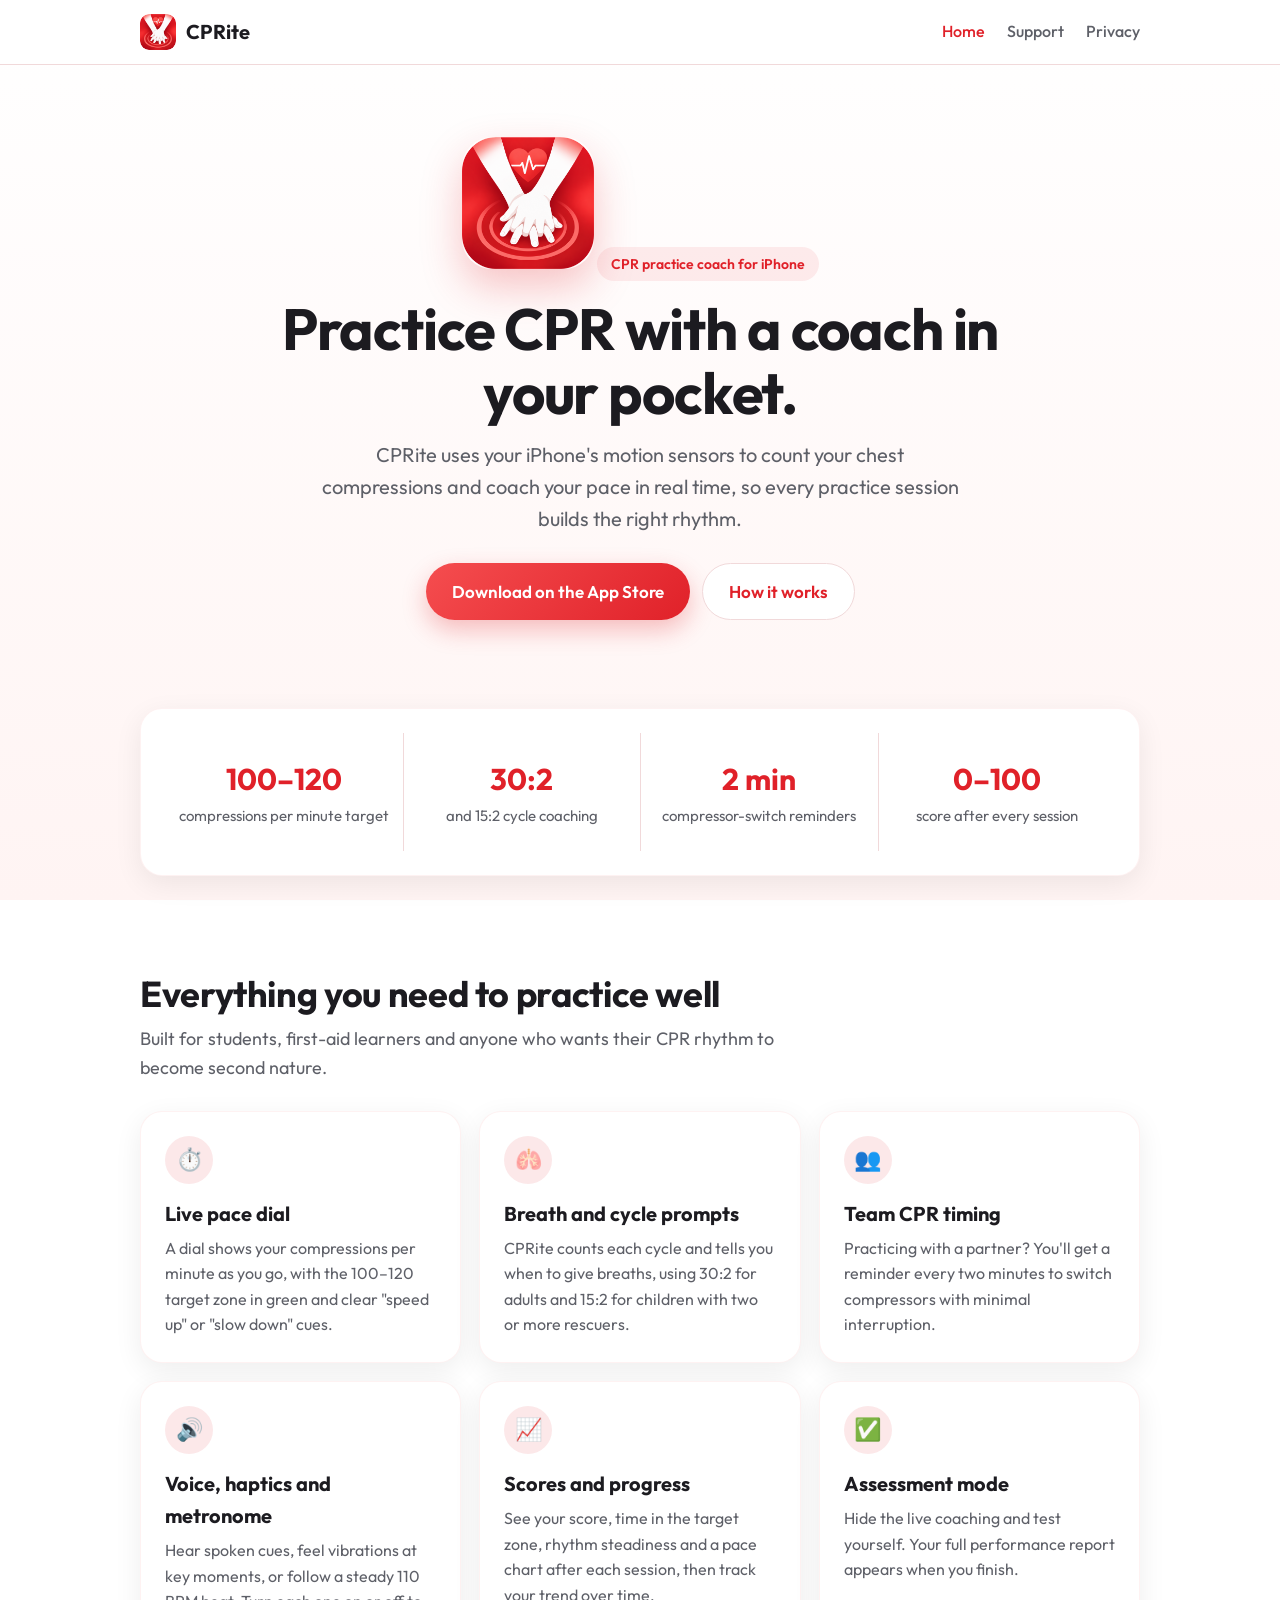
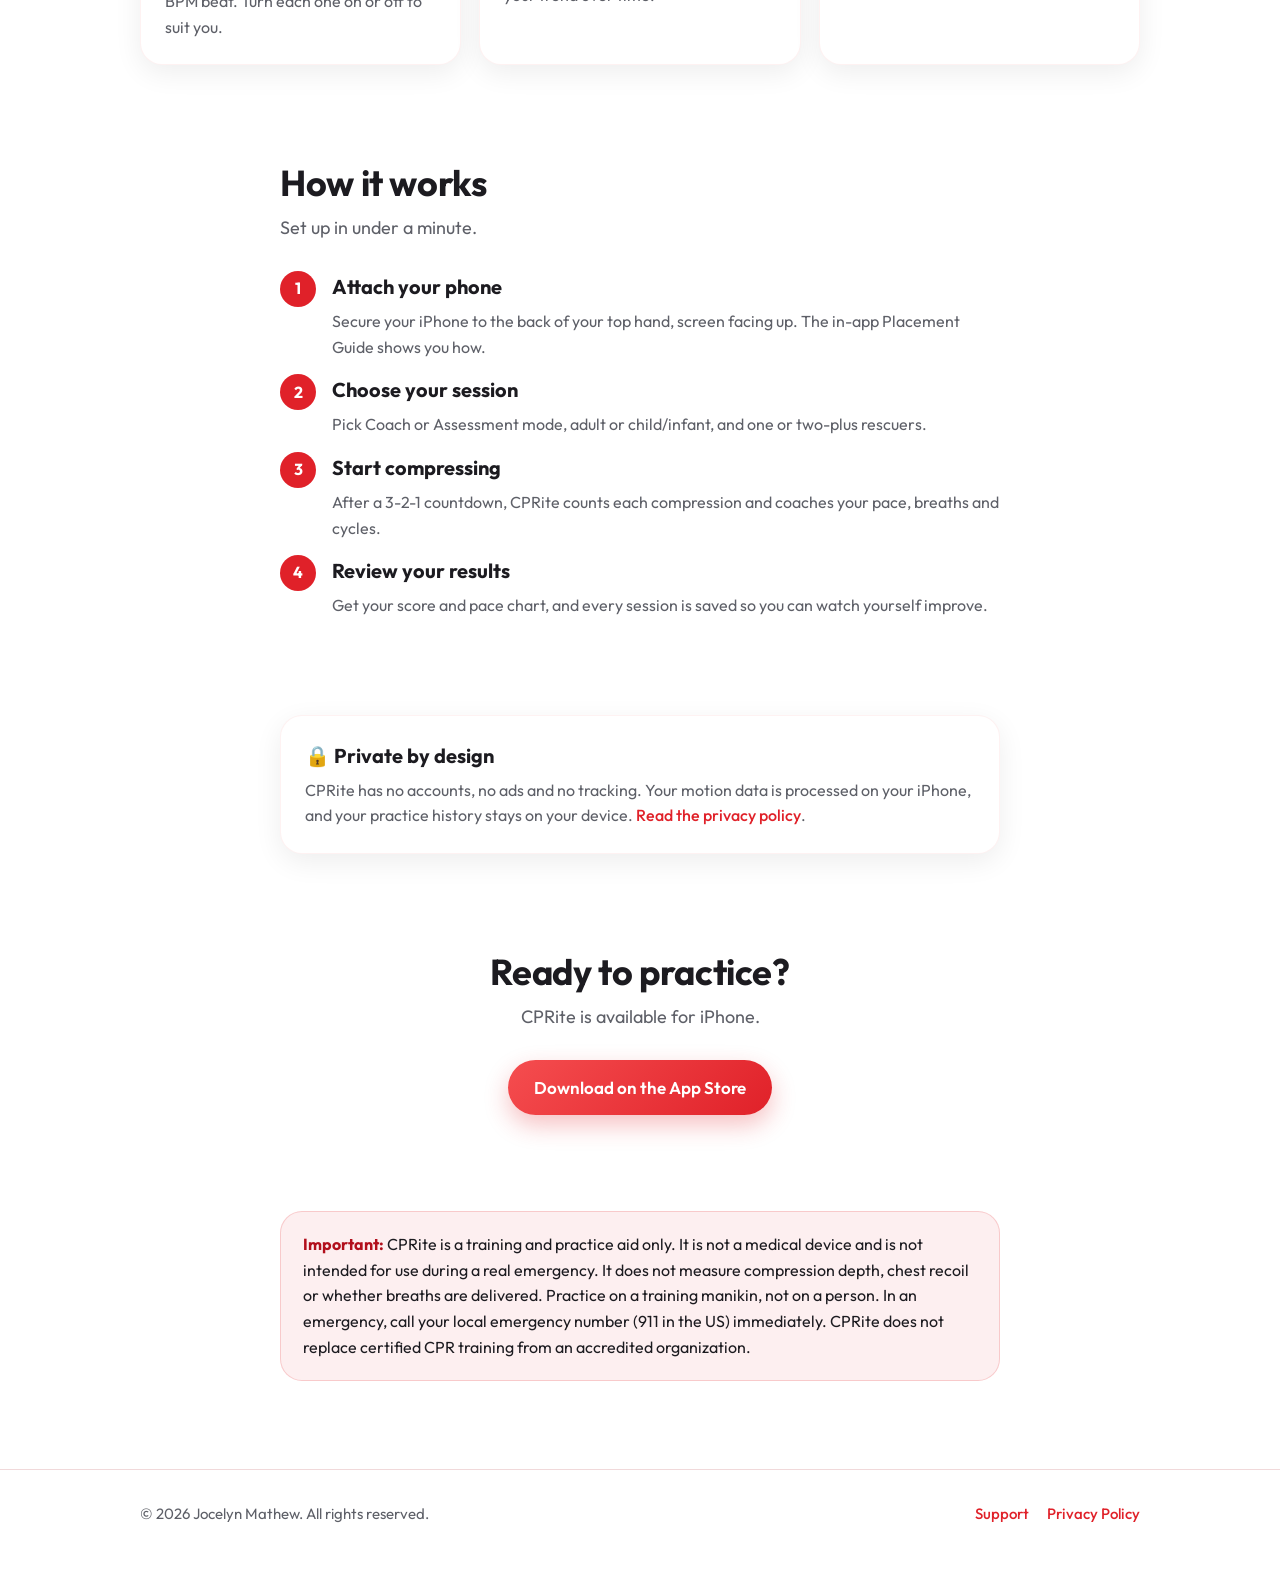
==== index.html @ cb64d678 "Added files" ====
<!doctype html>
<html lang="en">
<head>
  <meta charset="utf-8">
  <meta name="viewport" content="width=device-width, initial-scale=1">
  <title>CPRite – CPR Practice Coach</title>
  <meta name="description" content="CPRite turns your iPhone into a CPR practice coach. Live compression-pace feedback, breath and cycle prompts, team timing, and a score after every session.">
  <link rel="icon" type="image/png" href="favicon.png">
  <link rel="apple-touch-icon" href="apple-touch-icon.png">
  <meta property="og:title" content="CPRite – CPR Practice Coach">
  <meta property="og:description" content="Practice CPR with real-time pace coaching from your iPhone's motion sensors.">
  <meta property="og:image" content="logo.png">
  <link rel="preconnect" href="https://fonts.googleapis.com">
  <link rel="preconnect" href="https://fonts.gstatic.com" crossorigin>
  <link href="https://fonts.googleapis.com/css2?family=Outfit:wght@400;500;600;700&display=swap" rel="stylesheet">
  <link rel="stylesheet" href="style.css">
</head>
<body>

<header class="site-header">
  <div class="wrap">
    <a class="brand" href="index.html"><img src="logo.png" alt=""><span>CPRite</span></a>
    <nav class="nav">
      <a class="active" href="index.html">Home</a>
      <a href="support.html">Support</a>
      <a href="privacy.html">Privacy</a>
    </nav>
  </div>
</header>

<main>

  <section class="hero">
    <div class="wrap">
      <img class="logo" src="logo.png" alt="CPRite app icon">
      <div class="eyebrow">CPR practice coach for iPhone</div>
      <h1>Practice CPR with a coach in your pocket.</h1>
      <p class="lead">CPRite uses your iPhone's motion sensors to count your chest compressions and coach your pace in real time, so every practice session builds the right rhythm.</p>
      <div class="actions">
        <!-- Replace with your App Store link once the app is live -->
        <a class="btn" href="#download">Download on the App Store</a>
        <a class="btn secondary" href="#how">How it works</a>
      </div>
    </div>
  </section>

  <section>
    <div class="wrap">
      <div class="card stats">
        <div><strong>100–120</strong><span>compressions per minute target</span></div>
        <div><strong>30:2</strong><span>and 15:2 cycle coaching</span></div>
        <div><strong>2 min</strong><span>compressor-switch reminders</span></div>
        <div><strong>0–100</strong><span>score after every session</span></div>
      </div>
    </div>
  </section>

  <section id="features">
    <div class="wrap">
      <h2>Everything you need to practice well</h2>
      <p class="section-intro">Built for students, first-aid learners and anyone who wants their CPR rhythm to become second nature.</p>
      <div class="grid">
        <div class="card">
          <div class="badge">⏱️</div>
          <h3>Live pace dial</h3>
          <p>A dial shows your compressions per minute as you go, with the 100–120 target zone in green and clear "speed up" or "slow down" cues.</p>
        </div>
        <div class="card">
          <div class="badge">🫁</div>
          <h3>Breath and cycle prompts</h3>
          <p>CPRite counts each cycle and tells you when to give breaths, using 30:2 for adults and 15:2 for children with two or more rescuers.</p>
        </div>
        <div class="card">
          <div class="badge">👥</div>
          <h3>Team CPR timing</h3>
          <p>Practicing with a partner? You'll get a reminder every two minutes to switch compressors with minimal interruption.</p>
        </div>
        <div class="card">
          <div class="badge">🔊</div>
          <h3>Voice, haptics and metronome</h3>
          <p>Hear spoken cues, feel vibrations at key moments, or follow a steady 110 BPM beat. Turn each one on or off to suit you.</p>
        </div>
        <div class="card">
          <div class="badge">📈</div>
          <h3>Scores and progress</h3>
          <p>See your score, time in the target zone, rhythm steadiness and a pace chart after each session, then track your trend over time.</p>
        </div>
        <div class="card">
          <div class="badge">✅</div>
          <h3>Assessment mode</h3>
          <p>Hide the live coaching and test yourself. Your full performance report appears when you finish.</p>
        </div>
      </div>
    </div>
  </section>

  <section id="how">
    <div class="wrap narrow">
      <h2>How it works</h2>
      <p class="section-intro">Set up in under a minute.</p>
      <div class="steps">
        <div class="step"><div><h3>Attach your phone</h3><p>Secure your iPhone to the back of your top hand, screen facing up. The in-app Placement Guide shows you how.</p></div></div>
        <div class="step"><div><h3>Choose your session</h3><p>Pick Coach or Assessment mode, adult or child/infant, and one or two-plus rescuers.</p></div></div>
        <div class="step"><div><h3>Start compressing</h3><p>After a 3-2-1 countdown, CPRite counts each compression and coaches your pace, breaths and cycles.</p></div></div>
        <div class="step"><div><h3>Review your results</h3><p>Get your score and pace chart, and every session is saved so you can watch yourself improve.</p></div></div>
      </div>
    </div>
  </section>

  <section>
    <div class="wrap narrow">
      <div class="card">
        <h3>🔒 Private by design</h3>
        <p>CPRite has no accounts, no ads and no tracking. Your motion data is processed on your iPhone, and your practice history stays on your device. <a href="privacy.html">Read the privacy policy</a>.</p>
      </div>
    </div>
  </section>

  <section id="download">
    <div class="wrap narrow" style="text-align:center">
      <h2>Ready to practice?</h2>
      <p class="section-intro" style="margin-left:auto;margin-right:auto">CPRite is available for iPhone.</p>
      <!-- Replace with your App Store link once the app is live -->
      <a class="btn" href="#">Download on the App Store</a>
    </div>
  </section>

  <section>
    <div class="wrap narrow">
      <div class="notice">
        <strong>Important:</strong> CPRite is a training and practice aid only. It is not a medical device and is not intended for use during a real emergency. It does not measure compression depth, chest recoil or whether breaths are delivered. Practice on a training manikin, not on a person. In an emergency, call your local emergency number (911 in the US) immediately. CPRite does not replace certified CPR training from an accredited organization.
      </div>
    </div>
  </section>

</main>

<footer class="site-footer">
  <div class="wrap">
    <span>© 2026 Jocelyn Mathew. All rights reserved.</span>
    <nav>
      <a href="support.html">Support</a>
      <a href="privacy.html">Privacy Policy</a>
    </nav>
  </div>
</footer>

</body>
</html>
---- style.css ----
/* CPRite website — shared styles. Colors match the app. */

:root {
  --brand: #E02129;
  --brand-light: #F54D4F;
  --brand-deep: #B20F1C;
  --ink: #1C1B20;
  --muted: #5E6068;
  --line: #F1D9DA;
  --bg: #FFFFFF;
  --bg-tint: #FFF4F3;
  --card: #FFFFFF;
  --green: #33A36B;
  --radius: 22px;
  --shadow: 0 8px 28px rgba(0, 0, 0, 0.07);
}

* { box-sizing: border-box; }

html { scroll-behavior: smooth; }

body {
  margin: 0;
  font-family: "Outfit", -apple-system, BlinkMacSystemFont, "Segoe UI", Roboto, sans-serif;
  color: var(--ink);
  background: linear-gradient(180deg, var(--bg) 0%, var(--bg-tint) 100%);
  background-attachment: fixed;
  line-height: 1.6;
  -webkit-font-smoothing: antialiased;
}

a { color: var(--brand); text-decoration: none; font-weight: 500; }
a:hover { text-decoration: underline; }

.wrap { max-width: 1040px; margin: 0 auto; padding: 0 20px; }
.narrow { max-width: 760px; }

/* Header */
.site-header {
  position: sticky; top: 0; z-index: 10;
  background: rgba(255, 255, 255, 0.86);
  backdrop-filter: saturate(180%) blur(14px);
  -webkit-backdrop-filter: saturate(180%) blur(14px);
  border-bottom: 1px solid var(--line);
}
.site-header .wrap {
  display: flex; align-items: center; justify-content: space-between;
  height: 64px; gap: 16px;
}
.brand { display: flex; align-items: center; gap: 10px; color: var(--ink); font-weight: 700; font-size: 20px; }
.brand:hover { text-decoration: none; }
.brand img { width: 36px; height: 36px; border-radius: 9px; }
.nav { display: flex; gap: 22px; }
.nav a { color: var(--muted); font-weight: 500; }
.nav a.active, .nav a:hover { color: var(--brand); text-decoration: none; }

/* Buttons */
.btn {
  display: inline-flex; align-items: center; gap: 8px;
  padding: 14px 26px; border-radius: 999px;
  font-weight: 600; font-size: 17px;
  background: linear-gradient(135deg, var(--brand-light), var(--brand));
  color: #fff;
  box-shadow: 0 10px 24px rgba(224, 33, 41, 0.28);
}
.btn:hover { text-decoration: none; filter: brightness(1.04); }
.btn.secondary { background: #fff; color: var(--brand); border: 1px solid var(--line); box-shadow: none; }

/* Hero */
.hero { padding: 72px 0 40px; text-align: center; }
.hero img.logo { width: 132px; height: 132px; border-radius: 30px; box-shadow: 0 18px 40px rgba(224, 33, 41, 0.25); }
.eyebrow { display: inline-block; margin-top: 26px; padding: 6px 14px; border-radius: 999px; background: rgba(224, 33, 41, 0.08); color: var(--brand); font-weight: 600; font-size: 14px; }
.hero h1 { font-size: clamp(36px, 6vw, 58px); line-height: 1.1; margin: 16px auto 14px; max-width: 760px; letter-spacing: -0.02em; }
.hero p.lead { font-size: 20px; color: var(--muted); max-width: 640px; margin: 0 auto 28px; }
.hero .actions { display: flex; gap: 12px; justify-content: center; flex-wrap: wrap; }

/* Sections */
section { padding: 48px 0; }
h2 { font-size: clamp(26px, 4vw, 36px); line-height: 1.2; margin: 0 0 10px; letter-spacing: -0.01em; }
h3 { font-size: 20px; margin: 0 0 6px; }
.section-intro { color: var(--muted); font-size: 18px; margin: 0 0 28px; max-width: 640px; }

.grid { display: grid; gap: 18px; grid-template-columns: repeat(auto-fit, minmax(240px, 1fr)); }

.card {
  background: var(--card); border-radius: var(--radius);
  box-shadow: var(--shadow); padding: 24px;
  border: 1px solid rgba(224, 33, 41, 0.06);
}
.card p { margin: 0; color: var(--muted); }

.badge {
  width: 48px; height: 48px; border-radius: 50%;
  display: grid; place-items: center; margin-bottom: 14px;
  background: rgba(224, 33, 41, 0.1); color: var(--brand);
  font-size: 22px;
}

/* Stats strip */
.stats { display: grid; grid-template-columns: repeat(auto-fit, minmax(160px, 1fr)); gap: 0; }
.stats div { text-align: center; padding: 22px 10px; }
.stats div + div { border-left: 1px solid var(--line); }
.stats strong { display: block; font-size: 30px; color: var(--brand); }
.stats span { color: var(--muted); font-size: 15px; }

/* Steps */
.steps { counter-reset: step; display: grid; gap: 14px; }
.step { display: flex; gap: 16px; align-items: flex-start; }
.step::before {
  counter-increment: step; content: counter(step);
  flex: 0 0 36px; height: 36px; border-radius: 50%;
  background: var(--brand); color: #fff; font-weight: 700;
  display: grid; place-items: center;
}
.step p { margin: 2px 0 0; color: var(--muted); }

/* Notice */
.notice {
  border-radius: var(--radius); padding: 20px 22px;
  background: rgba(224, 33, 41, 0.07); border: 1px solid rgba(224, 33, 41, 0.18);
}
.notice strong { color: var(--brand-deep); }

/* FAQ */
details {
  background: var(--card); border-radius: 18px; box-shadow: var(--shadow);
  padding: 18px 22px; margin-bottom: 12px;
}
summary { cursor: pointer; font-weight: 600; font-size: 18px; list-style: none; display: flex; justify-content: space-between; gap: 12px; }
summary::-webkit-details-marker { display: none; }
summary::after { content: "+"; color: var(--brand); font-size: 22px; line-height: 1; }
details[open] summary::after { content: "–"; }
details p, details ul { color: var(--muted); margin: 12px 0 0; }

/* Legal text */
.legal h2 { font-size: 24px; margin-top: 36px; }
.legal p, .legal li { color: #34333A; }
.legal .updated { color: var(--muted); }
table { width: 100%; border-collapse: collapse; margin: 12px 0; background: #fff; border-radius: 14px; overflow: hidden; box-shadow: var(--shadow); }
th, td { text-align: left; padding: 12px 14px; border-bottom: 1px solid var(--line); vertical-align: top; font-size: 16px; }
th { background: var(--bg-tint); font-weight: 600; }
tr:last-child td { border-bottom: 0; }

/* Footer */
.site-footer { margin-top: 40px; padding: 32px 0 44px; border-top: 1px solid var(--line); color: var(--muted); font-size: 15px; }
.site-footer .wrap { display: flex; justify-content: space-between; flex-wrap: wrap; gap: 14px; }
.site-footer nav { display: flex; gap: 18px; flex-wrap: wrap; }

@media (max-width: 640px) {
  .nav { gap: 14px; font-size: 15px; }
  .brand span { display: none; }
  .hero { padding-top: 48px; }
  .stats div + div { border-left: 0; border-top: 1px solid var(--line); }
}
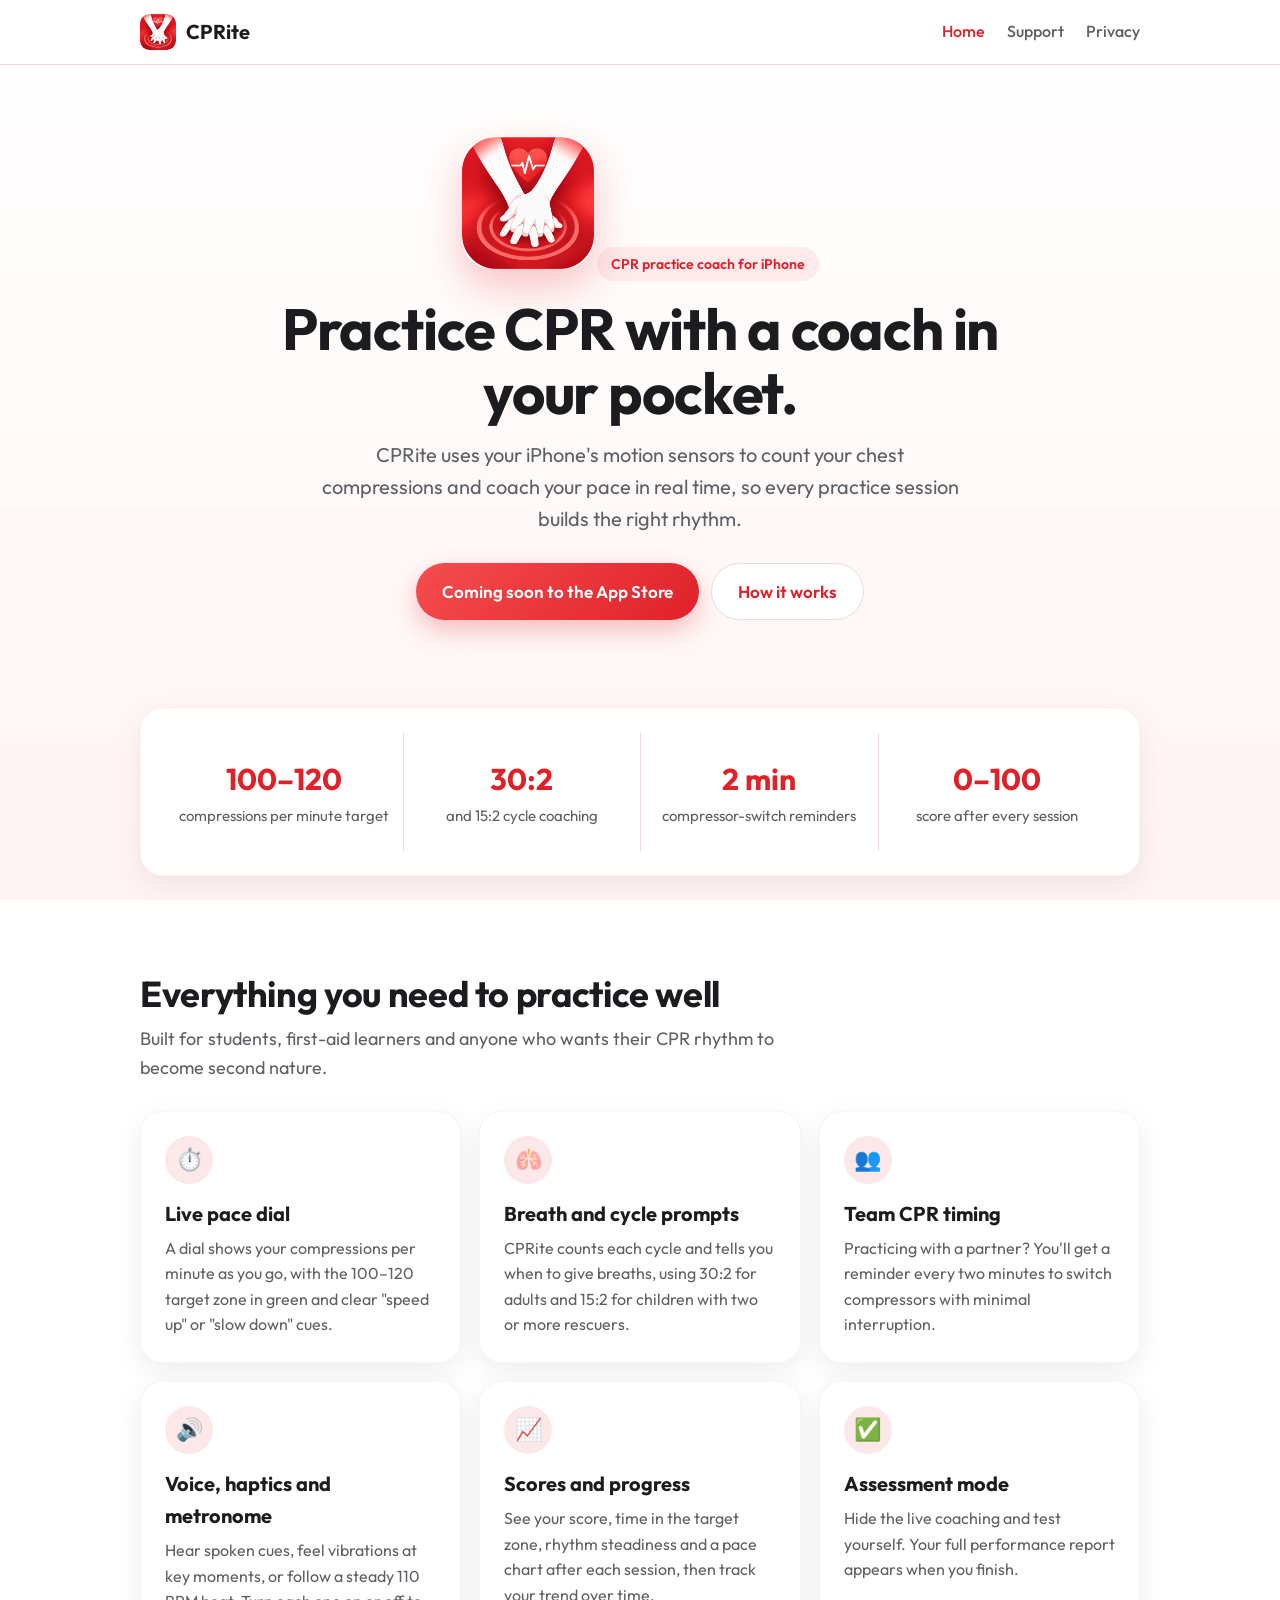
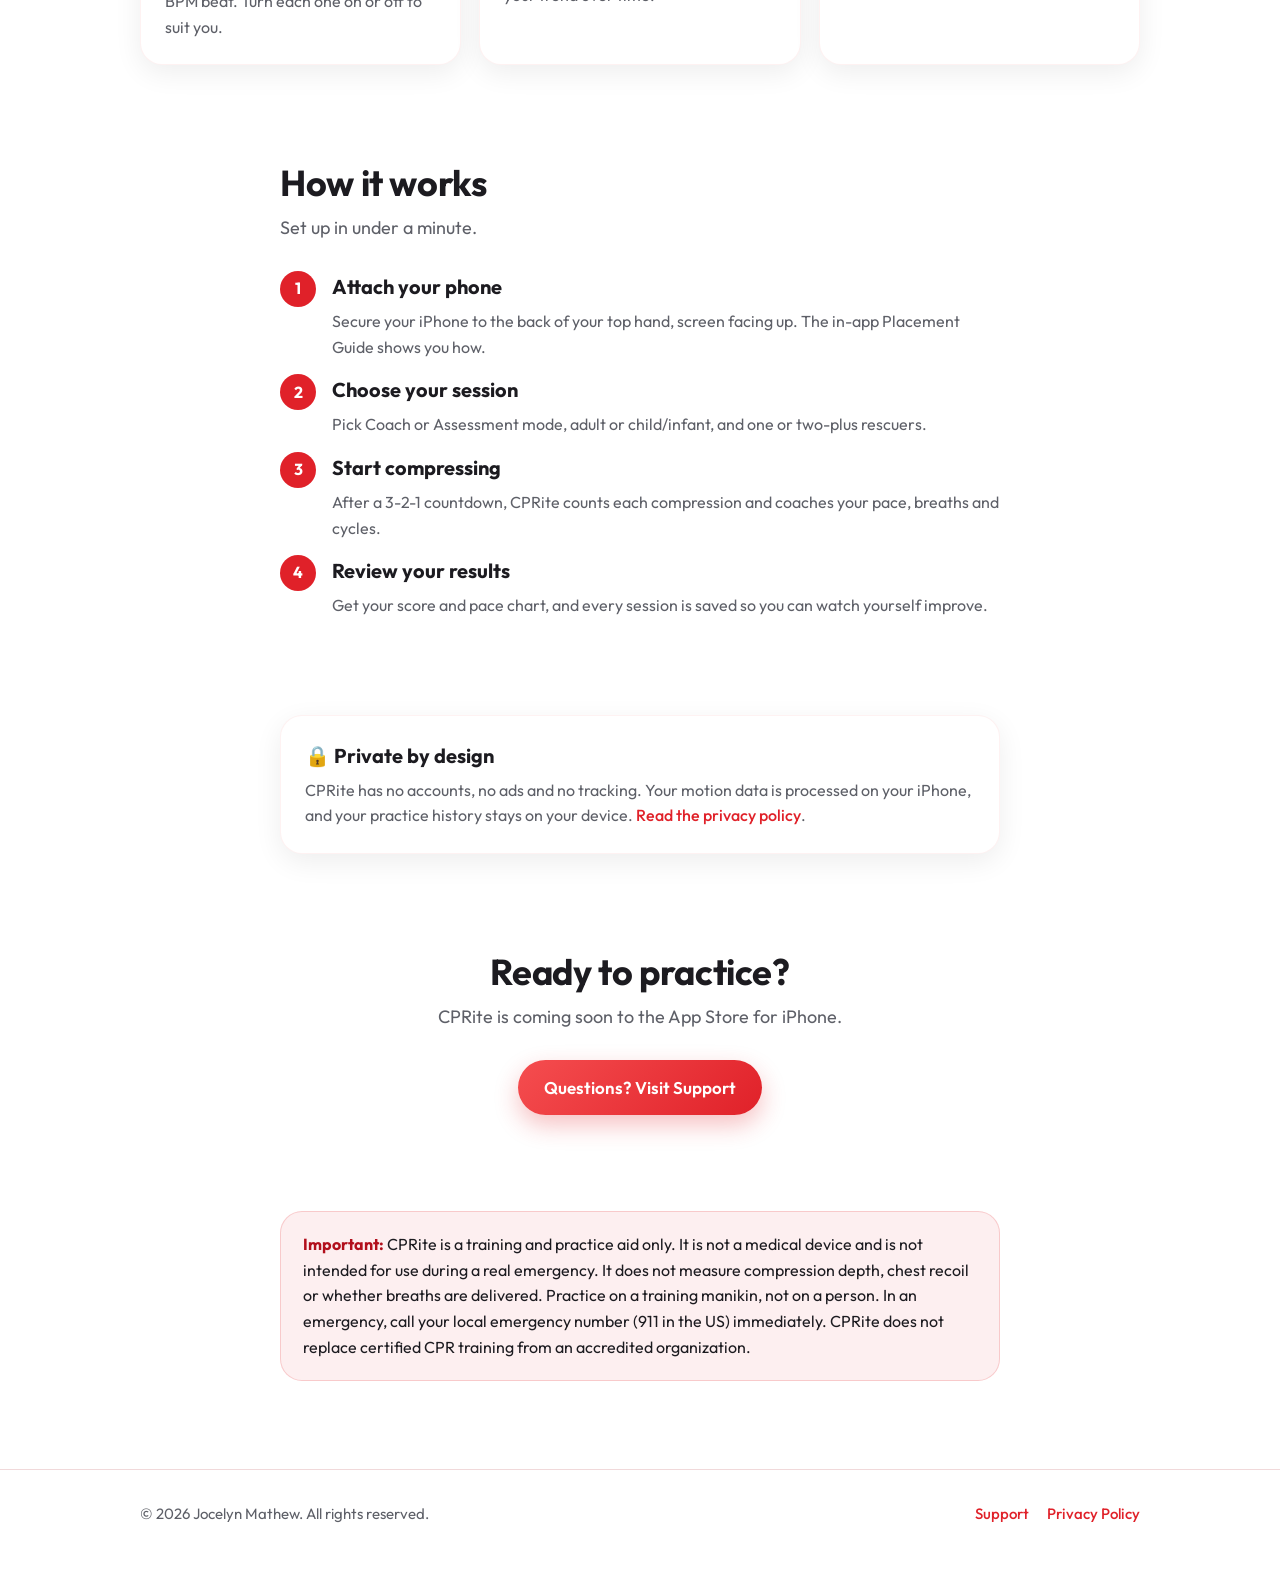
==== commit 55ab7871: "Updated index.html" ====
--- a/index.html
+++ b/index.html
@@ -1,149 +1,149 @@
-<!doctype html>
-<html lang="en">
-<head>
-  <meta charset="utf-8">
-  <meta name="viewport" content="width=device-width, initial-scale=1">
-  <title>CPRite – CPR Practice Coach</title>
-  <meta name="description" content="CPRite turns your iPhone into a CPR practice coach. Live compression-pace feedback, breath and cycle prompts, team timing, and a score after every session.">
-  <link rel="icon" type="image/png" href="favicon.png">
-  <link rel="apple-touch-icon" href="apple-touch-icon.png">
-  <meta property="og:title" content="CPRite – CPR Practice Coach">
-  <meta property="og:description" content="Practice CPR with real-time pace coaching from your iPhone's motion sensors.">
-  <meta property="og:image" content="logo.png">
-  <link rel="preconnect" href="https://fonts.googleapis.com">
-  <link rel="preconnect" href="https://fonts.gstatic.com" crossorigin>
-  <link href="https://fonts.googleapis.com/css2?family=Outfit:wght@400;500;600;700&display=swap" rel="stylesheet">
-  <link rel="stylesheet" href="style.css">
-</head>
-<body>
-
-<header class="site-header">
-  <div class="wrap">
-    <a class="brand" href="index.html"><img src="logo.png" alt=""><span>CPRite</span></a>
-    <nav class="nav">
-      <a class="active" href="index.html">Home</a>
-      <a href="support.html">Support</a>
-      <a href="privacy.html">Privacy</a>
-    </nav>
-  </div>
-</header>
-
-<main>
-
-  <section class="hero">
-    <div class="wrap">
-      <img class="logo" src="logo.png" alt="CPRite app icon">
-      <div class="eyebrow">CPR practice coach for iPhone</div>
-      <h1>Practice CPR with a coach in your pocket.</h1>
-      <p class="lead">CPRite uses your iPhone's motion sensors to count your chest compressions and coach your pace in real time, so every practice session builds the right rhythm.</p>
-      <div class="actions">
-        <!-- Replace with your App Store link once the app is live -->
-        <a class="btn" href="#download">Download on the App Store</a>
-        <a class="btn secondary" href="#how">How it works</a>
-      </div>
-    </div>
-  </section>
-
-  <section>
-    <div class="wrap">
-      <div class="card stats">
-        <div><strong>100–120</strong><span>compressions per minute target</span></div>
-        <div><strong>30:2</strong><span>and 15:2 cycle coaching</span></div>
-        <div><strong>2 min</strong><span>compressor-switch reminders</span></div>
-        <div><strong>0–100</strong><span>score after every session</span></div>
-      </div>
-    </div>
-  </section>
-
-  <section id="features">
-    <div class="wrap">
-      <h2>Everything you need to practice well</h2>
-      <p class="section-intro">Built for students, first-aid learners and anyone who wants their CPR rhythm to become second nature.</p>
-      <div class="grid">
-        <div class="card">
-          <div class="badge">⏱️</div>
-          <h3>Live pace dial</h3>
-          <p>A dial shows your compressions per minute as you go, with the 100–120 target zone in green and clear "speed up" or "slow down" cues.</p>
-        </div>
-        <div class="card">
-          <div class="badge">🫁</div>
-          <h3>Breath and cycle prompts</h3>
-          <p>CPRite counts each cycle and tells you when to give breaths, using 30:2 for adults and 15:2 for children with two or more rescuers.</p>
-        </div>
-        <div class="card">
-          <div class="badge">👥</div>
-          <h3>Team CPR timing</h3>
-          <p>Practicing with a partner? You'll get a reminder every two minutes to switch compressors with minimal interruption.</p>
-        </div>
-        <div class="card">
-          <div class="badge">🔊</div>
-          <h3>Voice, haptics and metronome</h3>
-          <p>Hear spoken cues, feel vibrations at key moments, or follow a steady 110 BPM beat. Turn each one on or off to suit you.</p>
-        </div>
-        <div class="card">
-          <div class="badge">📈</div>
-          <h3>Scores and progress</h3>
-          <p>See your score, time in the target zone, rhythm steadiness and a pace chart after each session, then track your trend over time.</p>
-        </div>
-        <div class="card">
-          <div class="badge">✅</div>
-          <h3>Assessment mode</h3>
-          <p>Hide the live coaching and test yourself. Your full performance report appears when you finish.</p>
-        </div>
-      </div>
-    </div>
-  </section>
-
-  <section id="how">
-    <div class="wrap narrow">
-      <h2>How it works</h2>
-      <p class="section-intro">Set up in under a minute.</p>
-      <div class="steps">
-        <div class="step"><div><h3>Attach your phone</h3><p>Secure your iPhone to the back of your top hand, screen facing up. The in-app Placement Guide shows you how.</p></div></div>
-        <div class="step"><div><h3>Choose your session</h3><p>Pick Coach or Assessment mode, adult or child/infant, and one or two-plus rescuers.</p></div></div>
-        <div class="step"><div><h3>Start compressing</h3><p>After a 3-2-1 countdown, CPRite counts each compression and coaches your pace, breaths and cycles.</p></div></div>
-        <div class="step"><div><h3>Review your results</h3><p>Get your score and pace chart, and every session is saved so you can watch yourself improve.</p></div></div>
-      </div>
-    </div>
-  </section>
-
-  <section>
-    <div class="wrap narrow">
-      <div class="card">
-        <h3>🔒 Private by design</h3>
-        <p>CPRite has no accounts, no ads and no tracking. Your motion data is processed on your iPhone, and your practice history stays on your device. <a href="privacy.html">Read the privacy policy</a>.</p>
-      </div>
-    </div>
-  </section>
-
-  <section id="download">
-    <div class="wrap narrow" style="text-align:center">
-      <h2>Ready to practice?</h2>
-      <p class="section-intro" style="margin-left:auto;margin-right:auto">CPRite is available for iPhone.</p>
-      <!-- Replace with your App Store link once the app is live -->
-      <a class="btn" href="#">Download on the App Store</a>
-    </div>
-  </section>
-
-  <section>
-    <div class="wrap narrow">
-      <div class="notice">
-        <strong>Important:</strong> CPRite is a training and practice aid only. It is not a medical device and is not intended for use during a real emergency. It does not measure compression depth, chest recoil or whether breaths are delivered. Practice on a training manikin, not on a person. In an emergency, call your local emergency number (911 in the US) immediately. CPRite does not replace certified CPR training from an accredited organization.
-      </div>
-    </div>
-  </section>
-
-</main>
-
-<footer class="site-footer">
-  <div class="wrap">
-    <span>© 2026 Jocelyn Mathew. All rights reserved.</span>
-    <nav>
-      <a href="support.html">Support</a>
-      <a href="privacy.html">Privacy Policy</a>
-    </nav>
-  </div>
-</footer>
-
-</body>
-</html>
+<!doctype html>
+<html lang="en">
+<head>
+  <meta charset="utf-8">
+  <meta name="viewport" content="width=device-width, initial-scale=1">
+  <title>CPRite – CPR Practice Coach</title>
+  <meta name="description" content="CPRite turns your iPhone into a CPR practice coach. Live compression-pace feedback, breath and cycle prompts, team timing, and a score after every session.">
+  <link rel="icon" type="image/png" href="favicon.png">
+  <link rel="apple-touch-icon" href="apple-touch-icon.png">
+  <meta property="og:title" content="CPRite – CPR Practice Coach">
+  <meta property="og:description" content="Practice CPR with real-time pace coaching from your iPhone's motion sensors.">
+  <meta property="og:image" content="logo.png">
+  <link rel="preconnect" href="https://fonts.googleapis.com">
+  <link rel="preconnect" href="https://fonts.gstatic.com" crossorigin>
+  <link href="https://fonts.googleapis.com/css2?family=Outfit:wght@400;500;600;700&display=swap" rel="stylesheet">
+  <link rel="stylesheet" href="style.css">
+</head>
+<body>
+
+<header class="site-header">
+  <div class="wrap">
+    <a class="brand" href="index.html"><img src="logo.png" alt=""><span>CPRite</span></a>
+    <nav class="nav">
+      <a class="active" href="index.html">Home</a>
+      <a href="support.html">Support</a>
+      <a href="privacy.html">Privacy</a>
+    </nav>
+  </div>
+</header>
+
+<main>
+
+  <section class="hero">
+    <div class="wrap">
+      <img class="logo" src="logo.png" alt="CPRite app icon">
+      <div class="eyebrow">CPR practice coach for iPhone</div>
+      <h1>Practice CPR with a coach in your pocket.</h1>
+      <p class="lead">CPRite uses your iPhone's motion sensors to count your chest compressions and coach your pace in real time, so every practice session builds the right rhythm.</p>
+      <div class="actions">
+        <!-- When the app is live: change href to your App Store link and the text to "Download on the App Store" -->
+        <a class="btn" href="#download">Coming soon to the App Store</a>
+        <a class="btn secondary" href="#how">How it works</a>
+      </div>
+    </div>
+  </section>
+
+  <section>
+    <div class="wrap">
+      <div class="card stats">
+        <div><strong>100–120</strong><span>compressions per minute target</span></div>
+        <div><strong>30:2</strong><span>and 15:2 cycle coaching</span></div>
+        <div><strong>2 min</strong><span>compressor-switch reminders</span></div>
+        <div><strong>0–100</strong><span>score after every session</span></div>
+      </div>
+    </div>
+  </section>
+
+  <section id="features">
+    <div class="wrap">
+      <h2>Everything you need to practice well</h2>
+      <p class="section-intro">Built for students, first-aid learners and anyone who wants their CPR rhythm to become second nature.</p>
+      <div class="grid">
+        <div class="card">
+          <div class="badge">⏱️</div>
+          <h3>Live pace dial</h3>
+          <p>A dial shows your compressions per minute as you go, with the 100–120 target zone in green and clear "speed up" or "slow down" cues.</p>
+        </div>
+        <div class="card">
+          <div class="badge">🫁</div>
+          <h3>Breath and cycle prompts</h3>
+          <p>CPRite counts each cycle and tells you when to give breaths, using 30:2 for adults and 15:2 for children with two or more rescuers.</p>
+        </div>
+        <div class="card">
+          <div class="badge">👥</div>
+          <h3>Team CPR timing</h3>
+          <p>Practicing with a partner? You'll get a reminder every two minutes to switch compressors with minimal interruption.</p>
+        </div>
+        <div class="card">
+          <div class="badge">🔊</div>
+          <h3>Voice, haptics and metronome</h3>
+          <p>Hear spoken cues, feel vibrations at key moments, or follow a steady 110 BPM beat. Turn each one on or off to suit you.</p>
+        </div>
+        <div class="card">
+          <div class="badge">📈</div>
+          <h3>Scores and progress</h3>
+          <p>See your score, time in the target zone, rhythm steadiness and a pace chart after each session, then track your trend over time.</p>
+        </div>
+        <div class="card">
+          <div class="badge">✅</div>
+          <h3>Assessment mode</h3>
+          <p>Hide the live coaching and test yourself. Your full performance report appears when you finish.</p>
+        </div>
+      </div>
+    </div>
+  </section>
+
+  <section id="how">
+    <div class="wrap narrow">
+      <h2>How it works</h2>
+      <p class="section-intro">Set up in under a minute.</p>
+      <div class="steps">
+        <div class="step"><div><h3>Attach your phone</h3><p>Secure your iPhone to the back of your top hand, screen facing up. The in-app Placement Guide shows you how.</p></div></div>
+        <div class="step"><div><h3>Choose your session</h3><p>Pick Coach or Assessment mode, adult or child/infant, and one or two-plus rescuers.</p></div></div>
+        <div class="step"><div><h3>Start compressing</h3><p>After a 3-2-1 countdown, CPRite counts each compression and coaches your pace, breaths and cycles.</p></div></div>
+        <div class="step"><div><h3>Review your results</h3><p>Get your score and pace chart, and every session is saved so you can watch yourself improve.</p></div></div>
+      </div>
+    </div>
+  </section>
+
+  <section>
+    <div class="wrap narrow">
+      <div class="card">
+        <h3>🔒 Private by design</h3>
+        <p>CPRite has no accounts, no ads and no tracking. Your motion data is processed on your iPhone, and your practice history stays on your device. <a href="privacy.html">Read the privacy policy</a>.</p>
+      </div>
+    </div>
+  </section>
+
+  <section id="download">
+    <div class="wrap narrow" style="text-align:center">
+      <h2>Ready to practice?</h2>
+      <p class="section-intro" style="margin-left:auto;margin-right:auto">CPRite is coming soon to the App Store for iPhone.</p>
+      <!-- When the app is live: change href to your App Store link and the text to "Download on the App Store" -->
+      <a class="btn" href="support.html">Questions? Visit Support</a>
+    </div>
+  </section>
+
+  <section>
+    <div class="wrap narrow">
+      <div class="notice">
+        <strong>Important:</strong> CPRite is a training and practice aid only. It is not a medical device and is not intended for use during a real emergency. It does not measure compression depth, chest recoil or whether breaths are delivered. Practice on a training manikin, not on a person. In an emergency, call your local emergency number (911 in the US) immediately. CPRite does not replace certified CPR training from an accredited organization.
+      </div>
+    </div>
+  </section>
+
+</main>
+
+<footer class="site-footer">
+  <div class="wrap">
+    <span>© 2026 Jocelyn Mathew. All rights reserved.</span>
+    <nav>
+      <a href="support.html">Support</a>
+      <a href="privacy.html">Privacy Policy</a>
+    </nav>
+  </div>
+</footer>
+
+</body>
+</html>
